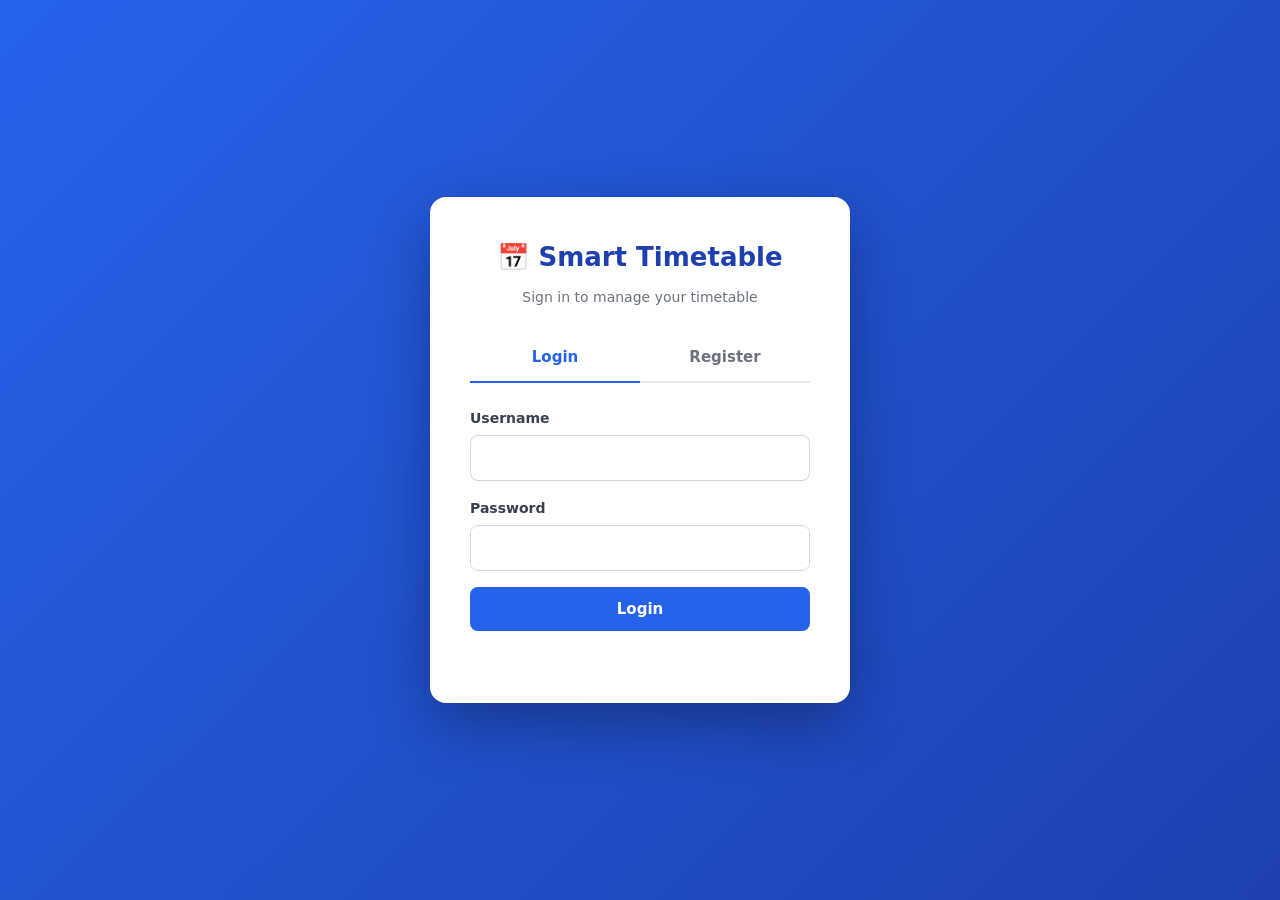
==== index.html @ 7d8a92ce "Add files via upload" ====
<!DOCTYPE html>
<html lang="en">
<head>
  <meta charset="UTF-8">
  <meta name="viewport" content="width=device-width, initial-scale=1.0">
  <title>Smart Timetable Management System</title>
  <link rel="stylesheet" href="style.css">
</head>
<body>
  <!-- Login / registration -->
  <section id="authView" class="auth-wrapper">
    <div class="auth-card">
      <h1>📅 Smart Timetable</h1>
      <p class="subtitle">Sign in to manage your timetable</p>
      <div class="tabs">
        <button class="tab active" id="loginTab" type="button" onclick="switchTab('login')">Login</button>
        <button class="tab" id="registerTab" type="button" onclick="switchTab('register')">Register</button>
      </div>
      <form id="loginForm">
        <div class="form-group"><label for="loginUsername">Username</label><input type="text" id="loginUsername" required autocomplete="username"></div>
        <div class="form-group"><label for="loginPassword">Password</label><input type="password" id="loginPassword" required autocomplete="current-password"></div>
        <button type="submit" class="btn btn-primary" style="width:100%">Login</button>
        <p class="error-msg" id="loginError"></p>
      </form>
      <form id="registerForm" class="hidden">
        <div class="form-group"><label for="regEmail">Email</label><input type="email" id="regEmail" required autocomplete="email"></div>
        <div class="form-group"><label for="regUsername">Username</label><input type="text" id="regUsername" required autocomplete="username"></div>
        <div class="form-group"><label for="regPassword">Password</label><input type="password" id="regPassword" required minlength="4" autocomplete="new-password"></div>
        <div class="form-group"><label for="regRole">Role</label><select id="regRole" required><option value="student">Student</option><option value="teacher">Teacher</option><option value="admin">Admin</option></select></div>
        <button type="submit" class="btn btn-primary" style="width:100%">Register</button>
        <p class="error-msg" id="registerError"></p>
      </form>
    </div>
  </section>

  <!-- Main application; the original separate HTML pages are consolidated into views -->
  <div id="appView" class="layout hidden">
    <aside class="sidebar">
      <h2>📅 Smart Timetable</h2>
      <nav>
        <a href="#dashboard" data-view="dashboard" class="active">🏠 Dashboard</a>
        <a href="#teachers" data-view="teachers">👨‍🏫 Teachers</a>
        <a href="#courses" data-view="courses">📚 Courses</a>
        <a href="#rooms" data-view="rooms">🏫 Rooms</a>
        <a href="#timetable" data-view="timetable">🗓️ Timetable</a>
        <a href="#logout" id="logoutLink" style="margin-top:24px;color:#fca5a5">🚪 Logout</a>
      </nav>
    </aside>
    <main class="main-content">
      <section id="dashboardView" class="page-view">
        <div class="topbar"><h1>Welcome, <span id="userName">User</span> 👋</h1><div class="user-badge">Logged in as <strong id="userRole">user</strong></div></div>
        <div class="stats-grid">
          <div class="stat-card" data-go="teachers"><h3>Teachers</h3><p class="number" id="teacherCount">—</p></div>
          <div class="stat-card" data-go="courses"><h3>Courses</h3><p class="number" id="courseCount">—</p></div>
          <div class="stat-card" data-go="rooms"><h3>Rooms</h3><p class="number" id="roomCount">—</p></div>
          <div class="stat-card" data-go="timetable"><h3>Timetable Entries</h3><p class="number" id="timetableCount">—</p></div>
        </div>
        <div class="card"><h2>Quick Actions</h2><p class="quick-copy">Start by adding teachers, then courses and rooms, then generate your timetable.</p><button class="btn btn-primary" data-go="timetable">⚡ Auto-Generate Timetable</button></div>
      </section>

      <section id="teachersView" class="page-view hidden">
        <div class="topbar"><h1>👨‍🏫 Manage Teachers</h1></div>
        <div class="card">
          <h2>Add New Teacher</h2>
          <form id="teacherForm">
            <div class="form-row">
              <div class="form-group"><label for="tName">Name</label><input type="text" id="tName" required></div>
              <div class="form-group"><label for="tEmail">Email</label><input type="email" id="tEmail" required></div>
              <div class="form-group"><label for="tDept">Department</label><input type="text" id="tDept" required></div>
              <div class="form-group"><label for="tType">Type</label><select id="tType" onchange="toggleOrgField()"><option value="internal">Internal</option><option value="external">External</option></select></div>
              <div class="form-group"><label for="tWorkload">Max Workload</label><input type="number" id="tWorkload" value="18" min="1" required></div>
              <div class="form-group hidden" id="orgGroup"><label for="tOrg">Organization</label><input type="text" id="tOrg"></div>
            </div>
            <button type="submit" class="btn btn-primary">Add Teacher</button><p class="error-msg" id="teacherError"></p>
          </form>
        </div>
        <div class="card"><h2>All Teachers</h2><div style="overflow-x:auto"><table id="teachersTable"><thead><tr><th>ID</th><th>Name</th><th>Email</th><th>Department</th><th>Type</th><th>Workload</th><th>Actions</th></tr></thead><tbody id="teachersBody"><tr><td colspan="7" class="no-data">Loading...</td></tr></tbody></table></div></div>
      </section>

      <section id="coursesView" class="page-view hidden">
        <div class="topbar"><h1>📚 Manage Courses</h1></div>
        <div class="card"><h2>Add New Course</h2>
          <form id="courseForm"><div class="form-row">
            <div class="form-group"><label for="cName">Course Name</label><input type="text" id="cName" required></div>
            <div class="form-group"><label for="cCode">Course Code</label><input type="text" id="cCode" required></div>
            <div class="form-group"><label for="cCredits">Credits</label><input type="number" id="cCredits" value="3" min="1" max="10" required></div>
            <div class="form-group"><label for="cTeacher">Teacher</label><select id="cTeacher" required></select></div>
            <div class="form-group"><label for="cSemester">Semester</label><input type="number" id="cSemester" value="1" min="1" max="8" required></div>
            <div class="form-group"><label for="cDept">Department</label><input type="text" id="cDept" required></div>
            <div class="form-group"><label for="cClass">Class</label><input type="text" id="cClass" placeholder="e.g., SY-A" required></div>
          </div><button type="submit" class="btn btn-primary">Add Course</button><p class="error-msg" id="courseError"></p></form>
        </div>
        <div class="card"><h2>All Courses</h2><div style="overflow-x:auto"><table><thead><tr><th>ID</th><th>Code</th><th>Name</th><th>Credits</th><th>Teacher</th><th>Class</th><th>Dept</th><th>Actions</th></tr></thead><tbody id="coursesBody"><tr><td colspan="8" class="no-data">Loading...</td></tr></tbody></table></div></div>
      </section>

      <section id="roomsView" class="page-view hidden">
        <div class="topbar"><h1>🏫 Manage Rooms</h1></div>
        <div class="card"><h2>Add New Room</h2><form id="roomForm"><div class="form-row">
          <div class="form-group"><label for="rName">Room Name</label><input type="text" id="rName" placeholder="e.g., A-101" required></div>
          <div class="form-group"><label for="rCapacity">Capacity</label><input type="number" id="rCapacity" value="60" min="1" required></div>
          <div class="form-group"><label for="rType">Type</label><select id="rType"><option value="classroom">Classroom</option><option value="lab">Laboratory</option></select></div>
        </div><button type="submit" class="btn btn-primary">Add Room</button><p class="error-msg" id="roomError"></p></form></div>
        <div class="card"><h2>All Rooms</h2><div class="room-grid" id="roomsGrid"><p class="no-data">Loading...</p></div></div>
      </section>

      <section id="timetableView" class="page-view hidden">
        <div class="topbar"><h1>🗓️ Weekly Timetable</h1><button class="btn btn-success" id="genBtn" onclick="autoGenerate()">⚡ Auto-Generate Timetable</button></div>
        <p id="genMessage" style="margin-bottom:16px;color:#16a34a;font-weight:600"></p>
        <div class="timetable-wrapper"><table class="timetable-table"><thead><tr><th>Time</th><th>Monday</th><th>Tuesday</th><th>Wednesday</th><th>Thursday</th><th>Friday</th></tr></thead><tbody id="timetableBody"><tr><td colspan="6" class="no-data">Loading timetable...</td></tr></tbody></table></div>
      </section>
    </main>
  </div>
  <script src="script.js"></script>
</body>
</html>
---- style.css ----
/* Smart Timetable — consolidated stylesheet */
* { margin: 0; padding: 0; box-sizing: border-box; }
:root { --blue:#2563eb; --blue-dark:#1e40af; --ink:#1f2937; --muted:#6b7280; --bg:#f3f4f6; --line:#e5e7eb; --white:#fff; }
body { font-family:system-ui,-apple-system,"Segoe UI",Roboto,sans-serif; background:var(--bg); color:var(--ink); line-height:1.6; }
a { color:var(--blue); text-decoration:none; } a:hover { text-decoration:underline; }
button,input,select { font:inherit; }
.hidden { display:none !important; }
.auth-wrapper { min-height:100vh; display:flex; align-items:center; justify-content:center; background:linear-gradient(135deg,#2563eb 0%,#1e40af 100%); padding:20px; }
.auth-card { background:white; padding:40px; border-radius:16px; box-shadow:0 20px 60px rgba(0,0,0,.3); width:100%; max-width:420px; }
.auth-card h1 { text-align:center; color:var(--blue-dark); margin-bottom:8px; font-size:26px; }
.subtitle { text-align:center; color:var(--muted); margin-bottom:24px; font-size:14px; }
.tabs { display:flex; margin-bottom:24px; border-bottom:2px solid var(--line); }
.tab { flex:1; padding:12px; text-align:center; cursor:pointer; font-weight:600; color:var(--muted); border:0; background:none; font-size:15px; }
.tab.active { color:var(--blue); border-bottom:2px solid var(--blue); margin-bottom:-2px; }
.form-group { margin-bottom:16px; min-width:0; }
.form-group label { display:block; font-size:14px; font-weight:600; margin-bottom:6px; color:#374151; }
.form-group input,.form-group select { width:100%; padding:10px 12px; border:1px solid #d1d5db; border-radius:8px; font-size:15px; outline:none; background:white; }
.form-group input:focus,.form-group select:focus { border-color:var(--blue); box-shadow:0 0 0 3px rgba(37,99,235,.1); }
.btn { padding:10px 20px; border:0; border-radius:8px; font-size:15px; font-weight:600; cursor:pointer; transition:all .2s; }
.btn:disabled { opacity:.6; cursor:wait; }
.btn-primary { background:var(--blue); color:white; }
.btn-primary:hover { background:var(--blue-dark); }
.btn-danger { background:#dc2626; color:white; padding:6px 12px; font-size:13px; }
.btn-danger:hover { background:#b91c1c; }
.btn-success { background:#16a34a; color:white; }
.btn-success:hover { background:#15803d; }
.error-msg { color:#dc2626; font-size:14px; text-align:center; margin-top:12px; min-height:20px; overflow-wrap:anywhere; }
.layout { display:flex; min-height:100vh; }
.sidebar { width:240px; background:var(--blue-dark); color:white; padding:24px 0; flex-shrink:0; }
.sidebar h2 { padding:0 24px 24px; font-size:18px; border-bottom:1px solid #1e3a8a; margin-bottom:16px; }
.sidebar nav a { display:block; padding:12px 24px; color:#bfdbfe; font-size:15px; transition:all .2s; cursor:pointer; }
.sidebar nav a:hover,.sidebar nav a.active { background:#1e3a8a; color:white; text-decoration:none; }
.main-content { flex:1; min-width:0; padding:32px; overflow-y:auto; }
.topbar { display:flex; justify-content:space-between; align-items:center; gap:16px; margin-bottom:32px; flex-wrap:wrap; }
.topbar h1 { font-size:24px; color:var(--ink); }
.user-badge { display:flex; align-items:center; gap:12px; font-size:14px; color:var(--muted); }
.stats-grid { display:grid; grid-template-columns:repeat(auto-fit,minmax(180px,1fr)); gap:20px; margin-bottom:32px; }
.stat-card { background:white; padding:24px; border-radius:12px; box-shadow:0 1px 3px rgba(0,0,0,.1); border-left:4px solid var(--blue); cursor:pointer; transition:transform .2s,box-shadow .2s; }
.stat-card:hover { transform:translateY(-3px); box-shadow:0 8px 20px rgba(0,0,0,.1); }
.stat-card h3 { font-size:13px; color:var(--muted); text-transform:uppercase; letter-spacing:.5px; margin-bottom:8px; }
.stat-card .number { font-size:32px; font-weight:700; color:var(--blue-dark); }
.card { background:white; padding:24px; border-radius:12px; box-shadow:0 1px 3px rgba(0,0,0,.1); margin-bottom:24px; overflow-x:auto; }
.card h2 { font-size:18px; margin-bottom:20px; color:var(--ink); }
.form-row { display:grid; grid-template-columns:repeat(auto-fit,minmax(180px,1fr)); gap:16px; align-items:end; }
table { width:100%; border-collapse:collapse; background:white; border-radius:10px; overflow:hidden; box-shadow:0 1px 3px rgba(0,0,0,.1); }
th,td { padding:12px 16px; text-align:left; border-bottom:1px solid var(--line); font-size:14px; }
th { background:#f9fafb; font-weight:600; color:#374151; text-transform:uppercase; font-size:12px; letter-spacing:.5px; }
tr:hover td { background:#f9fafb; }
.room-grid { display:grid; grid-template-columns:repeat(auto-fill,minmax(200px,1fr)); gap:16px; }
.room-card { background:white; padding:20px; border-radius:10px; box-shadow:0 1px 3px rgba(0,0,0,.1); border-top:4px solid var(--blue); display:flex; flex-direction:column; justify-content:space-between; }
.room-card h3 { color:var(--blue-dark); margin-bottom:8px; }
.room-card p { color:var(--muted); font-size:14px; margin-bottom:12px; }
.timetable-wrapper { overflow-x:auto; background:white; border-radius:10px; box-shadow:0 1px 3px rgba(0,0,0,.1); }
.timetable-table { width:100%; border-collapse:collapse; min-width:900px; }
.timetable-table th { background:var(--blue-dark); color:white; padding:14px; font-size:13px; text-align:center; }
.timetable-table td { padding:8px; border:1px solid var(--line); vertical-align:top; height:70px; }
.timetable-table .time-col { background:#f9fafb; font-weight:600; text-align:center; width:90px; font-size:13px; color:#374151; }
.slot-entry { background:#dbeafe; border-left:3px solid var(--blue); padding:6px 8px; border-radius:4px; font-size:12px; margin-bottom:4px; }
.slot-entry .course-name { font-weight:700; color:var(--blue-dark); display:block; }
.slot-entry .teacher-name,.slot-entry .room-name { color:#4b5563; display:block; font-size:11px; }
.filter-bar { display:flex; gap:12px; align-items:center; margin-bottom:20px; flex-wrap:wrap; }
.badge { display:inline-block; padding:3px 10px; border-radius:12px; font-size:12px; font-weight:600; }
.badge-internal,.badge-classroom { background:#dbeafe; color:#1e40af; }
.badge-external { background:#fef3c7; color:#92400e; }
.badge-lab { background:#dcfce7; color:#166534; }
.no-data { text-align:center; padding:40px; color:#9ca3af; font-size:15px; }
.quick-copy { color:var(--muted); margin-bottom:16px; }
@media (max-width:800px) {
  .layout { display:block; }
  .sidebar { width:100%; padding:14px 0; }
  .sidebar h2 { padding:0 18px 12px; margin-bottom:8px; }
  .sidebar nav { display:flex; overflow-x:auto; }
  .sidebar nav a { white-space:nowrap; padding:10px 14px; }
  .main-content { padding:20px 14px; }
  .topbar h1 { font-size:21px; }
  .auth-card { padding:28px 22px; }
  .card { padding:18px; }
}
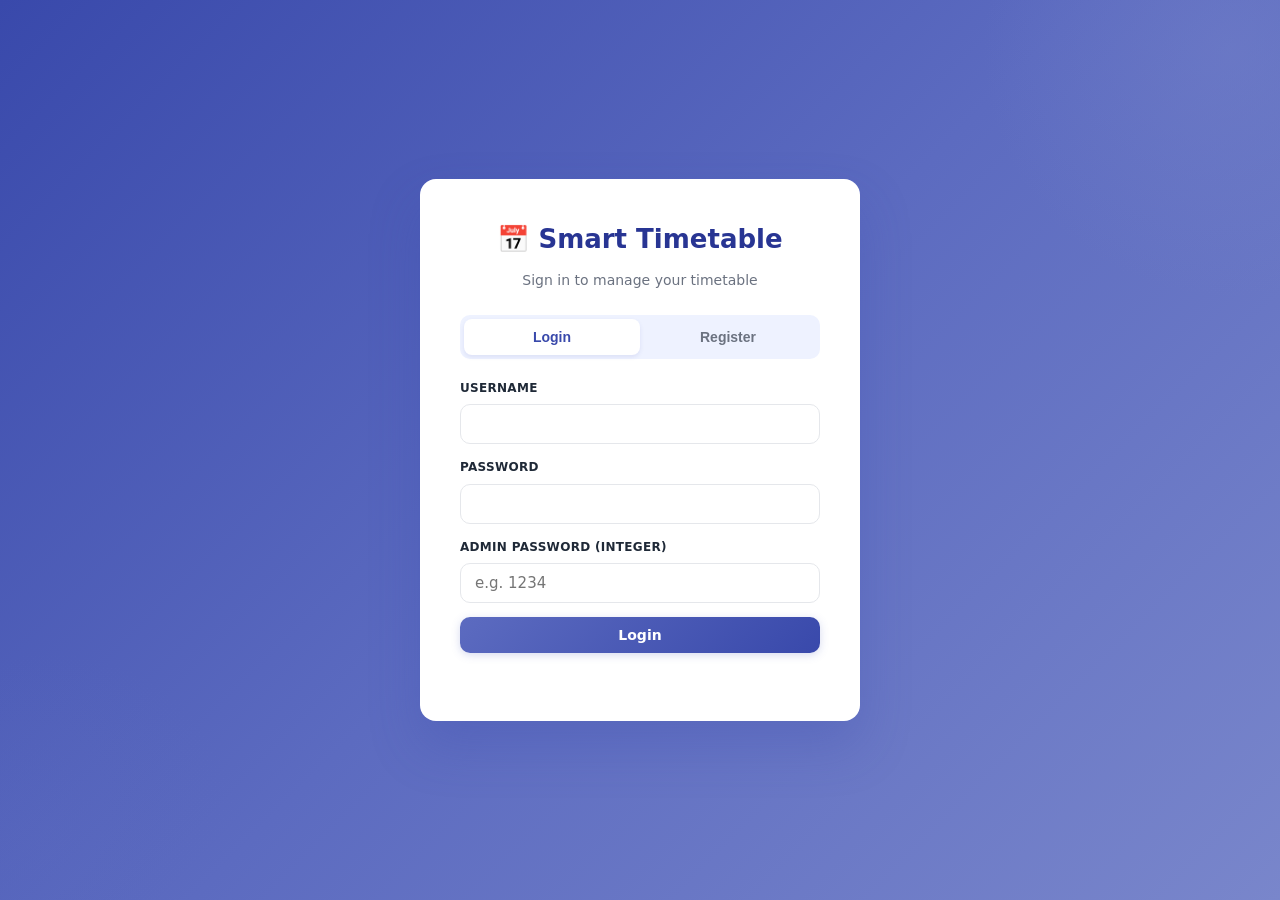
==== commit f84716b5: "Day 9: Dynamic departments in divisions + registration" ====
--- a/index.html
+++ b/index.html
@@ -1,115 +1,119 @@
-<!DOCTYPE html>
-<html lang="en">
-<head>
-  <meta charset="UTF-8">
-  <meta name="viewport" content="width=device-width, initial-scale=1.0">
-  <title>Smart Timetable Management System</title>
-  <link rel="stylesheet" href="style.css">
-</head>
-<body>
-  <!-- Login / registration -->
-  <section id="authView" class="auth-wrapper">
-    <div class="auth-card">
-      <h1>📅 Smart Timetable</h1>
-      <p class="subtitle">Sign in to manage your timetable</p>
-      <div class="tabs">
-        <button class="tab active" id="loginTab" type="button" onclick="switchTab('login')">Login</button>
-        <button class="tab" id="registerTab" type="button" onclick="switchTab('register')">Register</button>
-      </div>
-      <form id="loginForm">
-        <div class="form-group"><label for="loginUsername">Username</label><input type="text" id="loginUsername" required autocomplete="username"></div>
-        <div class="form-group"><label for="loginPassword">Password</label><input type="password" id="loginPassword" required autocomplete="current-password"></div>
-        <button type="submit" class="btn btn-primary" style="width:100%">Login</button>
-        <p class="error-msg" id="loginError"></p>
-      </form>
-      <form id="registerForm" class="hidden">
-        <div class="form-group"><label for="regEmail">Email</label><input type="email" id="regEmail" required autocomplete="email"></div>
-        <div class="form-group"><label for="regUsername">Username</label><input type="text" id="regUsername" required autocomplete="username"></div>
-        <div class="form-group"><label for="regPassword">Password</label><input type="password" id="regPassword" required minlength="4" autocomplete="new-password"></div>
-        <div class="form-group"><label for="regRole">Role</label><select id="regRole" required><option value="student">Student</option><option value="teacher">Teacher</option><option value="admin">Admin</option></select></div>
-        <button type="submit" class="btn btn-primary" style="width:100%">Register</button>
-        <p class="error-msg" id="registerError"></p>
-      </form>
-    </div>
-  </section>
-
-  <!-- Main application; the original separate HTML pages are consolidated into views -->
-  <div id="appView" class="layout hidden">
-    <aside class="sidebar">
-      <h2>📅 Smart Timetable</h2>
-      <nav>
-        <a href="#dashboard" data-view="dashboard" class="active">🏠 Dashboard</a>
-        <a href="#teachers" data-view="teachers">👨‍🏫 Teachers</a>
-        <a href="#courses" data-view="courses">📚 Courses</a>
-        <a href="#rooms" data-view="rooms">🏫 Rooms</a>
-        <a href="#timetable" data-view="timetable">🗓️ Timetable</a>
-        <a href="#logout" id="logoutLink" style="margin-top:24px;color:#fca5a5">🚪 Logout</a>
-      </nav>
-    </aside>
-    <main class="main-content">
-      <section id="dashboardView" class="page-view">
-        <div class="topbar"><h1>Welcome, <span id="userName">User</span> 👋</h1><div class="user-badge">Logged in as <strong id="userRole">user</strong></div></div>
-        <div class="stats-grid">
-          <div class="stat-card" data-go="teachers"><h3>Teachers</h3><p class="number" id="teacherCount">—</p></div>
-          <div class="stat-card" data-go="courses"><h3>Courses</h3><p class="number" id="courseCount">—</p></div>
-          <div class="stat-card" data-go="rooms"><h3>Rooms</h3><p class="number" id="roomCount">—</p></div>
-          <div class="stat-card" data-go="timetable"><h3>Timetable Entries</h3><p class="number" id="timetableCount">—</p></div>
-        </div>
-        <div class="card"><h2>Quick Actions</h2><p class="quick-copy">Start by adding teachers, then courses and rooms, then generate your timetable.</p><button class="btn btn-primary" data-go="timetable">⚡ Auto-Generate Timetable</button></div>
-      </section>
-
-      <section id="teachersView" class="page-view hidden">
-        <div class="topbar"><h1>👨‍🏫 Manage Teachers</h1></div>
-        <div class="card">
-          <h2>Add New Teacher</h2>
-          <form id="teacherForm">
-            <div class="form-row">
-              <div class="form-group"><label for="tName">Name</label><input type="text" id="tName" required></div>
-              <div class="form-group"><label for="tEmail">Email</label><input type="email" id="tEmail" required></div>
-              <div class="form-group"><label for="tDept">Department</label><input type="text" id="tDept" required></div>
-              <div class="form-group"><label for="tType">Type</label><select id="tType" onchange="toggleOrgField()"><option value="internal">Internal</option><option value="external">External</option></select></div>
-              <div class="form-group"><label for="tWorkload">Max Workload</label><input type="number" id="tWorkload" value="18" min="1" required></div>
-              <div class="form-group hidden" id="orgGroup"><label for="tOrg">Organization</label><input type="text" id="tOrg"></div>
-            </div>
-            <button type="submit" class="btn btn-primary">Add Teacher</button><p class="error-msg" id="teacherError"></p>
-          </form>
-        </div>
-        <div class="card"><h2>All Teachers</h2><div style="overflow-x:auto"><table id="teachersTable"><thead><tr><th>ID</th><th>Name</th><th>Email</th><th>Department</th><th>Type</th><th>Workload</th><th>Actions</th></tr></thead><tbody id="teachersBody"><tr><td colspan="7" class="no-data">Loading...</td></tr></tbody></table></div></div>
-      </section>
-
-      <section id="coursesView" class="page-view hidden">
-        <div class="topbar"><h1>📚 Manage Courses</h1></div>
-        <div class="card"><h2>Add New Course</h2>
-          <form id="courseForm"><div class="form-row">
-            <div class="form-group"><label for="cName">Course Name</label><input type="text" id="cName" required></div>
-            <div class="form-group"><label for="cCode">Course Code</label><input type="text" id="cCode" required></div>
-            <div class="form-group"><label for="cCredits">Credits</label><input type="number" id="cCredits" value="3" min="1" max="10" required></div>
-            <div class="form-group"><label for="cTeacher">Teacher</label><select id="cTeacher" required></select></div>
-            <div class="form-group"><label for="cSemester">Semester</label><input type="number" id="cSemester" value="1" min="1" max="8" required></div>
-            <div class="form-group"><label for="cDept">Department</label><input type="text" id="cDept" required></div>
-            <div class="form-group"><label for="cClass">Class</label><input type="text" id="cClass" placeholder="e.g., SY-A" required></div>
-          </div><button type="submit" class="btn btn-primary">Add Course</button><p class="error-msg" id="courseError"></p></form>
-        </div>
-        <div class="card"><h2>All Courses</h2><div style="overflow-x:auto"><table><thead><tr><th>ID</th><th>Code</th><th>Name</th><th>Credits</th><th>Teacher</th><th>Class</th><th>Dept</th><th>Actions</th></tr></thead><tbody id="coursesBody"><tr><td colspan="8" class="no-data">Loading...</td></tr></tbody></table></div></div>
-      </section>
-
-      <section id="roomsView" class="page-view hidden">
-        <div class="topbar"><h1>🏫 Manage Rooms</h1></div>
-        <div class="card"><h2>Add New Room</h2><form id="roomForm"><div class="form-row">
-          <div class="form-group"><label for="rName">Room Name</label><input type="text" id="rName" placeholder="e.g., A-101" required></div>
-          <div class="form-group"><label for="rCapacity">Capacity</label><input type="number" id="rCapacity" value="60" min="1" required></div>
-          <div class="form-group"><label for="rType">Type</label><select id="rType"><option value="classroom">Classroom</option><option value="lab">Laboratory</option></select></div>
-        </div><button type="submit" class="btn btn-primary">Add Room</button><p class="error-msg" id="roomError"></p></form></div>
-        <div class="card"><h2>All Rooms</h2><div class="room-grid" id="roomsGrid"><p class="no-data">Loading...</p></div></div>
-      </section>
-
-      <section id="timetableView" class="page-view hidden">
-        <div class="topbar"><h1>🗓️ Weekly Timetable</h1><button class="btn btn-success" id="genBtn" onclick="autoGenerate()">⚡ Auto-Generate Timetable</button></div>
-        <p id="genMessage" style="margin-bottom:16px;color:#16a34a;font-weight:600"></p>
-        <div class="timetable-wrapper"><table class="timetable-table"><thead><tr><th>Time</th><th>Monday</th><th>Tuesday</th><th>Wednesday</th><th>Thursday</th><th>Friday</th></tr></thead><tbody id="timetableBody"><tr><td colspan="6" class="no-data">Loading timetable...</td></tr></tbody></table></div>
-      </section>
-    </main>
-  </div>
-  <script src="script.js"></script>
-</body>
+<!DOCTYPE html>
+<html lang="en">
+<head>
+<meta charset="UTF-8">
+<meta name="viewport" content="width=device-width, initial-scale=1.0">
+<title>Smart Timetable Management System</title>
+<link rel="stylesheet" href="style.css">
+</head>
+<body>
+
+<!-- ============ LOGIN / REGISTER ============ -->
+<div id="authScreen" class="auth-wrapper">
+  <div class="auth-card">
+    <h1>📅 Smart Timetable</h1>
+    <p class="subtitle">Sign in to manage your timetable</p>
+
+    <div class="tabs">
+      <button class="tab active" id="loginTab" onclick="switchAuthTab('login')">Login</button>
+      <button class="tab" id="registerTab" onclick="switchAuthTab('register')">Register</button>
+    </div>
+
+    <form id="loginForm">
+      <div class="form-group">
+        <label>Username</label>
+        <input type="text" id="loginUsername" required>
+      </div>
+      <div class="form-group">
+        <label>Password</label>
+        <input type="password" id="loginPassword" required>
+      </div>
+      <div class="form-group">
+        <label>Admin Password (Integer)</label>
+        <input type="number" id="loginIntPassword" placeholder="e.g. 1234" required>
+      </div>
+      <button type="submit" class="btn btn-primary">Login</button>
+      <p class="error-msg" id="loginError"></p>
+    </form>
+
+    <form id="registerForm" class="hidden">
+      <div class="form-group">
+        <label>Email</label>
+        <input type="email" id="regEmail" required>
+      </div>
+      <div class="form-group">
+        <label>Username</label>
+        <input type="text" id="regUsername" required>
+      </div>
+      <div class="form-group">
+        <label>Password</label>
+        <input type="password" id="regPassword" required minlength="4">
+      </div>
+      <div class="form-group">
+        <label>Role</label>
+        <select id="regRole" onchange="toggleRoleFields()" required>
+          <option value="student">Student</option>
+          <option value="teacher">Teacher</option>
+          <option value="admin">Admin</option>
+        </select>
+      </div>
+      <div class="form-group">
+        <label>Admin Integer Password</label>
+        <input type="number" id="regIntPassword" placeholder="e.g. 1234" required>
+        <small id="intPasswordHint"></small>
+      </div>
+      <div id="studentFields" class="hidden">
+        <div class="form-group">
+          <label>Department</label>
+          <select id="regDept" onchange="loadDivisionsForReg()">
+            <option value="">Select Department</option>
+          </select>
+        </div>
+        <div class="form-group">
+          <label>Semester</label>
+          <select id="regSemester" onchange="loadDivisionsForReg()">
+            <option value="">Select</option>
+            <option>1</option><option>2</option><option>3</option><option>4</option>
+            <option>5</option><option>6</option><option>7</option><option>8</option>
+          </select>
+        </div>
+        <div class="form-group">
+          <label>Division</label>
+          <select id="regDivision" onchange="loadBatchesForReg()">
+            <option value="">Select</option>
+          </select>
+        </div>
+        <div class="form-group">
+          <label>Batch</label>
+          <select id="regBatch">
+            <option value="">Select</option>
+          </select>
+        </div>
+      </div>
+      <button type="submit" class="btn btn-primary">Register</button>
+      <p class="error-msg" id="registerError"></p>
+    </form>
+  </div>
+</div>
+
+<!-- ============ MAIN APP ============ -->
+<div id="appScreen" class="layout hidden">
+  <aside class="sidebar">
+    <div class="brand">📅 Smart Timetable</div>
+    <nav id="sidebarNav"></nav>
+  </aside>
+  <main class="main-content">
+    <div class="topbar">
+      <h1 id="pageTitle">Dashboard</h1>
+      <div class="user-badge">
+        <span id="userInfo">—</span>
+        <button class="btn-mini" onclick="logout()">Logout</button>
+      </div>
+    </div>
+    <div id="content"></div>
+  </main>
+</div>
+
+<script src="app.js"></script>
+</body>
 </html>
--- a/style.css
+++ b/style.css
@@ -1,78 +1,514 @@
-/* Smart Timetable — consolidated stylesheet */
-* { margin: 0; padding: 0; box-sizing: border-box; }
-:root { --blue:#2563eb; --blue-dark:#1e40af; --ink:#1f2937; --muted:#6b7280; --bg:#f3f4f6; --line:#e5e7eb; --white:#fff; }
-body { font-family:system-ui,-apple-system,"Segoe UI",Roboto,sans-serif; background:var(--bg); color:var(--ink); line-height:1.6; }
-a { color:var(--blue); text-decoration:none; } a:hover { text-decoration:underline; }
-button,input,select { font:inherit; }
-.hidden { display:none !important; }
-.auth-wrapper { min-height:100vh; display:flex; align-items:center; justify-content:center; background:linear-gradient(135deg,#2563eb 0%,#1e40af 100%); padding:20px; }
-.auth-card { background:white; padding:40px; border-radius:16px; box-shadow:0 20px 60px rgba(0,0,0,.3); width:100%; max-width:420px; }
-.auth-card h1 { text-align:center; color:var(--blue-dark); margin-bottom:8px; font-size:26px; }
-.subtitle { text-align:center; color:var(--muted); margin-bottom:24px; font-size:14px; }
-.tabs { display:flex; margin-bottom:24px; border-bottom:2px solid var(--line); }
-.tab { flex:1; padding:12px; text-align:center; cursor:pointer; font-weight:600; color:var(--muted); border:0; background:none; font-size:15px; }
-.tab.active { color:var(--blue); border-bottom:2px solid var(--blue); margin-bottom:-2px; }
-.form-group { margin-bottom:16px; min-width:0; }
-.form-group label { display:block; font-size:14px; font-weight:600; margin-bottom:6px; color:#374151; }
-.form-group input,.form-group select { width:100%; padding:10px 12px; border:1px solid #d1d5db; border-radius:8px; font-size:15px; outline:none; background:white; }
-.form-group input:focus,.form-group select:focus { border-color:var(--blue); box-shadow:0 0 0 3px rgba(37,99,235,.1); }
-.btn { padding:10px 20px; border:0; border-radius:8px; font-size:15px; font-weight:600; cursor:pointer; transition:all .2s; }
-.btn:disabled { opacity:.6; cursor:wait; }
-.btn-primary { background:var(--blue); color:white; }
-.btn-primary:hover { background:var(--blue-dark); }
-.btn-danger { background:#dc2626; color:white; padding:6px 12px; font-size:13px; }
-.btn-danger:hover { background:#b91c1c; }
-.btn-success { background:#16a34a; color:white; }
-.btn-success:hover { background:#15803d; }
-.error-msg { color:#dc2626; font-size:14px; text-align:center; margin-top:12px; min-height:20px; overflow-wrap:anywhere; }
-.layout { display:flex; min-height:100vh; }
-.sidebar { width:240px; background:var(--blue-dark); color:white; padding:24px 0; flex-shrink:0; }
-.sidebar h2 { padding:0 24px 24px; font-size:18px; border-bottom:1px solid #1e3a8a; margin-bottom:16px; }
-.sidebar nav a { display:block; padding:12px 24px; color:#bfdbfe; font-size:15px; transition:all .2s; cursor:pointer; }
-.sidebar nav a:hover,.sidebar nav a.active { background:#1e3a8a; color:white; text-decoration:none; }
-.main-content { flex:1; min-width:0; padding:32px; overflow-y:auto; }
-.topbar { display:flex; justify-content:space-between; align-items:center; gap:16px; margin-bottom:32px; flex-wrap:wrap; }
-.topbar h1 { font-size:24px; color:var(--ink); }
-.user-badge { display:flex; align-items:center; gap:12px; font-size:14px; color:var(--muted); }
-.stats-grid { display:grid; grid-template-columns:repeat(auto-fit,minmax(180px,1fr)); gap:20px; margin-bottom:32px; }
-.stat-card { background:white; padding:24px; border-radius:12px; box-shadow:0 1px 3px rgba(0,0,0,.1); border-left:4px solid var(--blue); cursor:pointer; transition:transform .2s,box-shadow .2s; }
-.stat-card:hover { transform:translateY(-3px); box-shadow:0 8px 20px rgba(0,0,0,.1); }
-.stat-card h3 { font-size:13px; color:var(--muted); text-transform:uppercase; letter-spacing:.5px; margin-bottom:8px; }
-.stat-card .number { font-size:32px; font-weight:700; color:var(--blue-dark); }
-.card { background:white; padding:24px; border-radius:12px; box-shadow:0 1px 3px rgba(0,0,0,.1); margin-bottom:24px; overflow-x:auto; }
-.card h2 { font-size:18px; margin-bottom:20px; color:var(--ink); }
-.form-row { display:grid; grid-template-columns:repeat(auto-fit,minmax(180px,1fr)); gap:16px; align-items:end; }
-table { width:100%; border-collapse:collapse; background:white; border-radius:10px; overflow:hidden; box-shadow:0 1px 3px rgba(0,0,0,.1); }
-th,td { padding:12px 16px; text-align:left; border-bottom:1px solid var(--line); font-size:14px; }
-th { background:#f9fafb; font-weight:600; color:#374151; text-transform:uppercase; font-size:12px; letter-spacing:.5px; }
-tr:hover td { background:#f9fafb; }
-.room-grid { display:grid; grid-template-columns:repeat(auto-fill,minmax(200px,1fr)); gap:16px; }
-.room-card { background:white; padding:20px; border-radius:10px; box-shadow:0 1px 3px rgba(0,0,0,.1); border-top:4px solid var(--blue); display:flex; flex-direction:column; justify-content:space-between; }
-.room-card h3 { color:var(--blue-dark); margin-bottom:8px; }
-.room-card p { color:var(--muted); font-size:14px; margin-bottom:12px; }
-.timetable-wrapper { overflow-x:auto; background:white; border-radius:10px; box-shadow:0 1px 3px rgba(0,0,0,.1); }
-.timetable-table { width:100%; border-collapse:collapse; min-width:900px; }
-.timetable-table th { background:var(--blue-dark); color:white; padding:14px; font-size:13px; text-align:center; }
-.timetable-table td { padding:8px; border:1px solid var(--line); vertical-align:top; height:70px; }
-.timetable-table .time-col { background:#f9fafb; font-weight:600; text-align:center; width:90px; font-size:13px; color:#374151; }
-.slot-entry { background:#dbeafe; border-left:3px solid var(--blue); padding:6px 8px; border-radius:4px; font-size:12px; margin-bottom:4px; }
-.slot-entry .course-name { font-weight:700; color:var(--blue-dark); display:block; }
-.slot-entry .teacher-name,.slot-entry .room-name { color:#4b5563; display:block; font-size:11px; }
-.filter-bar { display:flex; gap:12px; align-items:center; margin-bottom:20px; flex-wrap:wrap; }
-.badge { display:inline-block; padding:3px 10px; border-radius:12px; font-size:12px; font-weight:600; }
-.badge-internal,.badge-classroom { background:#dbeafe; color:#1e40af; }
-.badge-external { background:#fef3c7; color:#92400e; }
-.badge-lab { background:#dcfce7; color:#166534; }
-.no-data { text-align:center; padding:40px; color:#9ca3af; font-size:15px; }
-.quick-copy { color:var(--muted); margin-bottom:16px; }
-@media (max-width:800px) {
-  .layout { display:block; }
-  .sidebar { width:100%; padding:14px 0; }
-  .sidebar h2 { padding:0 18px 12px; margin-bottom:8px; }
-  .sidebar nav { display:flex; overflow-x:auto; }
-  .sidebar nav a { white-space:nowrap; padding:10px 14px; }
-  .main-content { padding:20px 14px; }
-  .topbar h1 { font-size:21px; }
-  .auth-card { padding:28px 22px; }
-  .card { padding:18px; }
+*{margin:0;padding:0;box-sizing:border-box}
+
+/* ============ NEW COLOR THEME ============ */
+:root {
+    --primary: #5c6bc0;
+    --primary-h: #3949ab;
+    --accent: #7986cb;
+    --dark: #3949ab;
+    --dark2: #4a5cc0;
+    --light: #eef2ff;
+    --white: #ffffff;
+    --text: #1f2937;
+    --muted: #6b7280;
+    --border: #e5e7eb;
+    --grey: #f3f4f6;
+    --success: #2e7d32;
+    --danger: #c62828;
+}
+
+body {
+    font-family: system-ui, -apple-system, "Segoe UI", Roboto, sans-serif;
+    background: #eef2ff;
+    color: #1f2937;
+    line-height: 1.6;
+}
+
+.hidden { display: none !important; }
+a { color: #5c6bc0; text-decoration: none; }
+
+/* ============ AUTH ============ */
+.auth-wrapper {
+    min-height: 100vh;
+    display: flex;
+    align-items: center;
+    justify-content: center;
+    background: linear-gradient(135deg, #3949ab 0%, #5c6bc0 50%, #7986cb 100%);
+    padding: 20px;
+    position: relative;
+    overflow: hidden;
+}
+.auth-wrapper::before {
+    content: '';
+    position: absolute;
+    width: 500px;
+    height: 500px;
+    background: radial-gradient(circle, rgba(121, 134, 203, 0.35), transparent 70%);
+    top: -200px;
+    right: -200px;
+    border-radius: 50%;
+}
+.auth-wrapper::after {
+    content: '';
+    position: absolute;
+    width: 400px;
+    height: 400px;
+    background: radial-gradient(circle, rgba(92, 107, 192, 0.25), transparent 70%);
+    bottom: -150px;
+    left: -150px;
+    border-radius: 50%;
+}
+.auth-card {
+    background: #fff;
+    padding: 40px;
+    border-radius: 16px;
+    box-shadow: 0 25px 50px rgba(57, 73, 171, 0.25);
+    width: 100%;
+    max-width: 440px;
+    position: relative;
+    z-index: 1;
+}
+.auth-card h1 {
+    text-align: center;
+    color: #283593;
+    margin-bottom: 8px;
+    font-size: 26px;
+    font-weight: 800;
+}
+.subtitle {
+    text-align: center;
+    color: #6b7280;
+    margin-bottom: 24px;
+    font-size: 14px;
+}
+.tabs {
+    display: flex;
+    margin-bottom: 20px;
+    background: #eef2ff;
+    padding: 4px;
+    border-radius: 10px;
+}
+.tab {
+    flex: 1;
+    padding: 10px;
+    text-align: center;
+    cursor: pointer;
+    font-weight: 600;
+    color: #6b7280;
+    border: none;
+    background: none;
+    border-radius: 8px;
+    font-size: 14px;
+}
+.tab.active {
+    background: #fff;
+    color: #3949ab;
+    box-shadow: 0 2px 4px rgba(57, 73, 171, 0.1);
+}
+.form-group { margin-bottom: 14px; }
+.form-group label {
+    display: block;
+    font-size: 12px;
+    font-weight: 700;
+    margin-bottom: 6px;
+    color: #1f2937;
+    text-transform: uppercase;
+    letter-spacing: 0.3px;
+}
+.form-group input,
+.form-group select {
+    width: 100%;
+    padding: 10px 14px;
+    border: 1.5px solid #e5e7eb;
+    border-radius: 10px;
+    font-size: 15px;
+    outline: none;
+    background: #fff;
+    font-family: inherit;
+    color: #1f2937;
+    transition: all 0.2s;
+}
+.form-group input:focus,
+.form-group select:focus {
+    border-color: #5c6bc0;
+    box-shadow: 0 0 0 4px rgba(92, 107, 192, 0.12);
+}
+.form-group small {
+    display: block;
+    margin-top: 4px;
+    font-size: 12px;
+    color: #6b7280;
+}
+
+/* ============ BUTTONS ============ */
+.btn {
+    padding: 10px 20px;
+    border: none;
+    border-radius: 10px;
+    font-size: 14px;
+    font-weight: 600;
+    cursor: pointer;
+    font-family: inherit;
+    transition: all 0.2s;
+}
+.btn-primary {
+    background: linear-gradient(135deg, #5c6bc0 0%, #3949ab 100%);
+    color: #fff;
+    width: 100%;
+    box-shadow: 0 2px 8px rgba(92, 107, 192, 0.25);
+}
+.btn-primary:hover {
+    background: linear-gradient(135deg, #3949ab 0%, #283593 100%);
+    box-shadow: 0 4px 12px rgba(92, 107, 192, 0.35);
+}
+.btn-success {
+    background: linear-gradient(135deg, #43a047 0%, #2e7d32 100%);
+    color: #fff;
+    padding: 10px 20px;
+    box-shadow: 0 2px 8px rgba(46, 125, 50, 0.25);
+}
+.btn-success:hover {
+    background: linear-gradient(135deg, #2e7d32 0%, #1b5e20 100%);
+}
+.btn-danger {
+    background: #fee2e2;
+    color: #c62828;
+    padding: 6px 12px;
+    font-size: 13px;
+    border: 1px solid #fecaca;
+}
+.btn-danger:hover {
+    background: #fecaca;
+    color: #8e0000;
+}
+.btn-mini {
+    background: #f3f4f6;
+    border: 1px solid #e5e7eb;
+    padding: 6px 12px;
+    border-radius: 8px;
+    font-size: 12px;
+    font-weight: 600;
+    cursor: pointer;
+    color: #c62828;
+}
+.btn-mini:hover { background: #fee2e2; }
+
+.error-msg {
+    color: #c62828;
+    font-size: 13px;
+    text-align: center;
+    margin-top: 10px;
+    min-height: 18px;
+    font-weight: 500;
+}
+
+/* ============ LAYOUT ============ */
+.layout { display: flex; min-height: 100vh; }
+
+/* Sidebar - Indigo gradient */
+.sidebar {
+    width: 250px;
+    background: linear-gradient(180deg, #3949ab 0%, #5c6bc0 100%);
+    color: #fff;
+    padding: 24px 0;
+    flex-shrink: 0;
+    box-shadow: 4px 0 12px rgba(57, 73, 171, 0.12);
+}
+.brand {
+    padding: 0 24px 22px 24px;
+    font-size: 18px;
+    font-weight: 800;
+    border-bottom: 1px solid rgba(255, 255, 255, 0.15);
+    margin-bottom: 12px;
+    color: #fff;
+    letter-spacing: -0.3px;
+}
+.sidebar nav a {
+    display: block;
+    padding: 11px 24px;
+    color: #e8eaf6;
+    font-size: 14px;
+    font-weight: 500;
+    border-left: 3px solid transparent;
+    transition: all 0.2s;
+}
+.sidebar nav a:hover {
+    background: rgba(255, 255, 255, 0.1);
+    color: #fff;
+}
+.sidebar nav a.active {
+    background: rgba(255, 255, 255, 0.15);
+    color: #fff;
+    border-left-color: #fff;
+    font-weight: 600;
+}
+.sidebar nav a.logout {
+    color: #ffcdd2;
+    margin-top: 12px;
+}
+.sidebar nav a.logout:hover {
+    background: rgba(198, 40, 40, 0.25);
+    color: #fff;
+}
+
+/* Main content */
+.main-content {
+    flex: 1;
+    padding: 32px 40px;
+    overflow-y: auto;
+    background: #eef2ff;
+}
+.topbar {
+    display: flex;
+    justify-content: space-between;
+    align-items: center;
+    margin-bottom: 28px;
+    padding-bottom: 18px;
+    border-bottom: 1px solid #e5e7eb;
+    flex-wrap: wrap;
+    gap: 12px;
+}
+.topbar h1 {
+    font-size: 26px;
+    font-weight: 800;
+    letter-spacing: -0.5px;
+    color: #1f2937;
+}
+.user-badge {
+    display: flex;
+    align-items: center;
+    gap: 10px;
+    font-size: 13px;
+    color: #6b7280;
+    background: #fff;
+    padding: 8px 14px;
+    border-radius: 24px;
+    border: 1px solid #e5e7eb;
+}
+.user-badge strong { color: #1f2937; }
+
+/* ============ CARDS ============ */
+.card {
+    background: #fff;
+    padding: 24px;
+    border-radius: 14px;
+    border: 1px solid #e5e7eb;
+    border-top: 3px solid #e5e7eb;
+    margin-bottom: 22px;
+    box-shadow: 0 1px 4px rgba(31, 41, 55, 0.04);
+}
+.card h2 {
+    font-size: 17px;
+    margin-bottom: 18px;
+    font-weight: 700;
+    color: #1f2937;
+}
+.stats-grid {
+    display: grid;
+    grid-template-columns: repeat(auto-fit, minmax(180px, 1fr));
+    gap: 16px;
+    margin-bottom: 24px;
+}
+.stat-card {
+    background: #fff;
+    padding: 20px;
+    border-radius: 12px;
+    border: 1px solid #e5e7eb;
+    border-left: 4px solid #5c6bc0;
+    box-shadow: 0 1px 4px rgba(31, 41, 55, 0.05);
+    transition: all 0.25s;
+}
+.stat-card:hover {
+    transform: translateY(-3px);
+    box-shadow: 0 8px 20px rgba(92, 107, 192, 0.15);
+    border-left-color: #3949ab;
+}
+.stat-card h3 {
+    font-size: 11px;
+    color: #6b7280;
+    text-transform: uppercase;
+    letter-spacing: 0.8px;
+    margin-bottom: 8px;
+    font-weight: 700;
+}
+.stat-card .number {
+    font-size: 30px;
+    font-weight: 800;
+    color: #283593;
+}
+.form-row {
+    display: grid;
+    grid-template-columns: repeat(auto-fit, minmax(160px, 1fr));
+    gap: 14px;
+    align-items: end;
+}
+
+/* ============ TABLES ============ */
+table {
+    width: 100%;
+    border-collapse: collapse;
+    background: #fff;
+    border-radius: 12px;
+    overflow: hidden;
+    border: 1px solid #e5e7eb;
+    font-size: 14px;
+}
+th, td {
+    padding: 12px 14px;
+    text-align: left;
+    border-bottom: 1px solid #e5e7eb;
+}
+th {
+    background: linear-gradient(135deg, #3949ab 0%, #5c6bc0 100%);
+    color: #fff;
+    font-weight: 600;
+    text-transform: uppercase;
+    font-size: 11px;
+    letter-spacing: 0.8px;
+    border: none;
+}
+tr:hover td { background: #f9fafb; }
+tr:last-child td { border-bottom: none; }
+
+/* ============ TIMETABLE ============ */
+.tt-wrap {
+    overflow-x: auto;
+    background: #fff;
+    border-radius: 14px;
+    border: 1px solid #e5e7eb;
+    box-shadow: 0 1px 4px rgba(31, 41, 55, 0.04);
+}
+.tt-table {
+    width: 100%;
+    border-collapse: collapse;
+    min-width: 900px;
+}
+.tt-table th {
+    background: linear-gradient(135deg, #3949ab 0%, #5c6bc0 100%);
+    color: #fff;
+    padding: 14px;
+    font-size: 12px;
+    text-align: center;
+    font-weight: 600;
+    letter-spacing: 0.5px;
+    border: none;
+}
+.tt-table td {
+    padding: 5px;
+    border: 1px solid #e5e7eb;
+    vertical-align: top;
+    min-width: 150px;
+    height: 80px;
+}
+.tt-table .time-col {
+    background: #f3f4f6;
+    font-weight: 700;
+    text-align: center;
+    width: 80px;
+    font-size: 12px;
+    color: #1f2937;
+}
+
+/* Slot entry - faint blue background */
+.slot {
+    background: linear-gradient(135deg, #e8eaf6 0%, #f3f4fd 100%);
+    border-left: 3px solid #5c6bc0;
+    padding: 6px 8px;
+    border-radius: 6px;
+    font-size: 11px;
+    margin-bottom: 4px;
+    transition: all 0.2s;
+}
+.slot:hover {
+    transform: translateX(2px);
+    box-shadow: 0 2px 8px rgba(92, 107, 192, 0.18);
+}
+.slot .cname {
+    font-weight: 700;
+    color: #283593;
+    display: block;
+    margin-bottom: 2px;
+    font-size: 11px;
+}
+.slot .tname,
+.slot .rname {
+    color: #6b7280;
+    display: block;
+    font-size: 10px;
+    line-height: 1.4;
+}
+.tt-table .slot .ttime {
+    color: #3949ab;
+    font-weight: 700;
+    font-size: 10px;
+    margin-top: 4px;
+    background: #dbeafe;
+    padding: 2px 6px;
+    border-radius: 4px;
+    display: inline-block;
+    width: fit-content;
+}
+
+/* Merged 2-hour lab cells */
+.merged-cell {
+    background: linear-gradient(135deg, #dbeafe 0%, #eef2ff 100%) !important;
+    border-left: 4px solid #3949ab !important;
+    vertical-align: middle;
+}
+.merged-cell .slot {
+    min-height: 80px;
+    display: flex;
+    flex-direction: column;
+    justify-content: center;
+}
+
+/* ============ BADGES ============ */
+.badge {
+    display: inline-block;
+    padding: 3px 10px;
+    border-radius: 12px;
+    font-size: 11px;
+    font-weight: 700;
+    background: #e8eaf6;
+    color: #283593;
+    text-transform: uppercase;
+}
+
+/* ============ MESSAGES ============ */
+.msg-success {
+    color: #2e7d32;
+    background: #ecfdf5;
+    padding: 12px 16px;
+    border-radius: 10px;
+    border-left: 4px solid #2e7d32;
+    margin-bottom: 16px;
+    font-weight: 500;
+}
+.msg-error {
+    color: #c62828;
+    background: #fef2f2;
+    padding: 12px 16px;
+    border-radius: 10px;
+    border-left: 4px solid #c62828;
+    margin-bottom: 16px;
+    font-weight: 500;
+}
+.no-data {
+    text-align: center;
+    padding: 30px;
+    color: #6b7280;
+    font-size: 14px;
+}
+.actions {
+    display: flex;
+    gap: 8px;
+    flex-wrap: wrap;
+    margin-bottom: 18px;
+}
+
+/* ============ RESPONSIVE ============ */
+@media (max-width: 768px) {
+    .sidebar { width: 200px; }
+    .main-content { padding: 20px; }
+    .topbar h1 { font-size: 20px; }
 }
